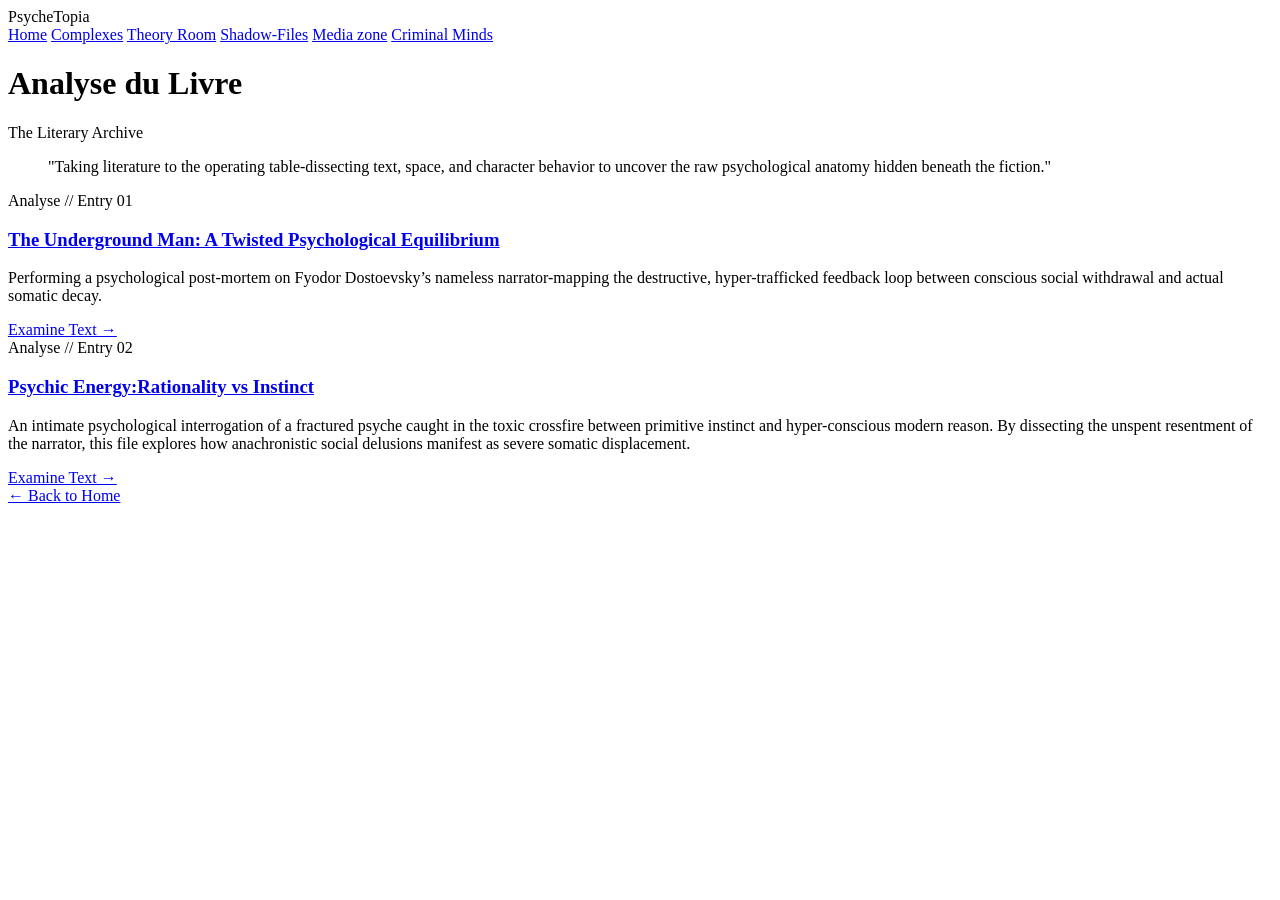
==== analyse-du-livre.html @ a4344b44 "Create analyse-du-livre.html Added the html for the subsection Analyse du livre" ====
<!DOCTYPE html>
<html lang="en">
<head>
  <meta charset="UTF-8" />
  <meta name="viewport" content="width=device-width, initial-scale=1.0"/>
  <title>Analyse du Livre | PsycheTopia Archive</title>

  <!-- Google Fonts -->
  <link rel="preconnect" href="https://fonts.googleapis.com">
  <link href="https://fonts.googleapis.com/css2?family=Playfair+Display:ital,wght@0,400;0,700;1,400&family=Inter:wght@300;400;500&family=Courier+Prime&family=Special+Elite&display=swap" rel="stylesheet">

  <link rel="stylesheet" href="analyse-style.css" />
</head>
<body>

  <!-- NAVIGATION -->
  <header>
    <nav>
      <div class="logo">PsycheTopia</div>
      <div class="nav-links">
        <a href="index.html">Home</a>
        <a href="complejos.html">Complexes</a>
        <a href="Teoria.html">Theory Room</a>
        <a href="shadow-files.html">Shadow-Files</a>
        <a href="media.html">Media zone</a>
        <a href="crimen.html">Criminal Minds</a>
      </div>
    </nav>
  </header>

  <!-- LITERARY HEADER ARCHIVE -->
  <header class="archive-header">
    <div class="archive-header-text">
      <h1 class="archive-title">Analyse du Livre</h1>
      <span class="archive-subtitle">The Literary Archive</span>
      <blockquote class="archive-quote">
        "Taking literature to the operating table-dissecting text, space, and character behavior to uncover the raw psychological anatomy hidden beneath the fiction."
      </blockquote>
    </div>
  </header>

  <!-- MAIN LINEAR MATRIX -->
  <div class="content">
    
    <section class="book-index">

      <!-- ENTRY 01: UNDERGROUND MAN - THE EQUILIBRIUM -->
      <article class="book-row">
        <div class="book-meta">
          <span class="book-tag">Analyse // Entry 01</span>
          <h3 class="book-title"><a href="notes-underground-equilibrium.html">The Underground Man: A Twisted Psychological Equilibrium</a></h3>
        </div>
        <div class="book-excerpt">
          <p>Performing a psychological post-mortem on Fyodor Dostoevsky’s nameless narrator-mapping the destructive, hyper-trafficked feedback loop between conscious social withdrawal and actual somatic decay.</p>
          <a href="notes-underground-equilibrium.html" class="line-read-more">Examine Text →</a>
        </div>
      </article>

      <!-- ENTRY 02: UNDERGROUND MAN - PSYCHIC ENERGY -->
      <article class="book-row">
        <div class="book-meta">
          <span class="book-tag">Analyse // Entry 02</span>
          <h3 class="book-title"><a href="notes-underground-energy.html">Psychic Energy:Rationality vs Instinct</a></h3>
        </div>
        <div class="book-excerpt">
          <p>
            An intimate psychological interrogation of a fractured psyche caught in the toxic crossfire between primitive instinct and hyper-conscious modern reason. By dissecting the unspent resentment of the narrator, this file explores how anachronistic social delusions manifest as severe somatic displacement.
          </p>
          <a href="notes-underground-energy.html" class="line-read-more">Examine Text →</a>
        </div>
      </article>

    </section>

    <a href="index.html" class="back-btn">← Back to Home</a>
  </div>

</body>
</html>
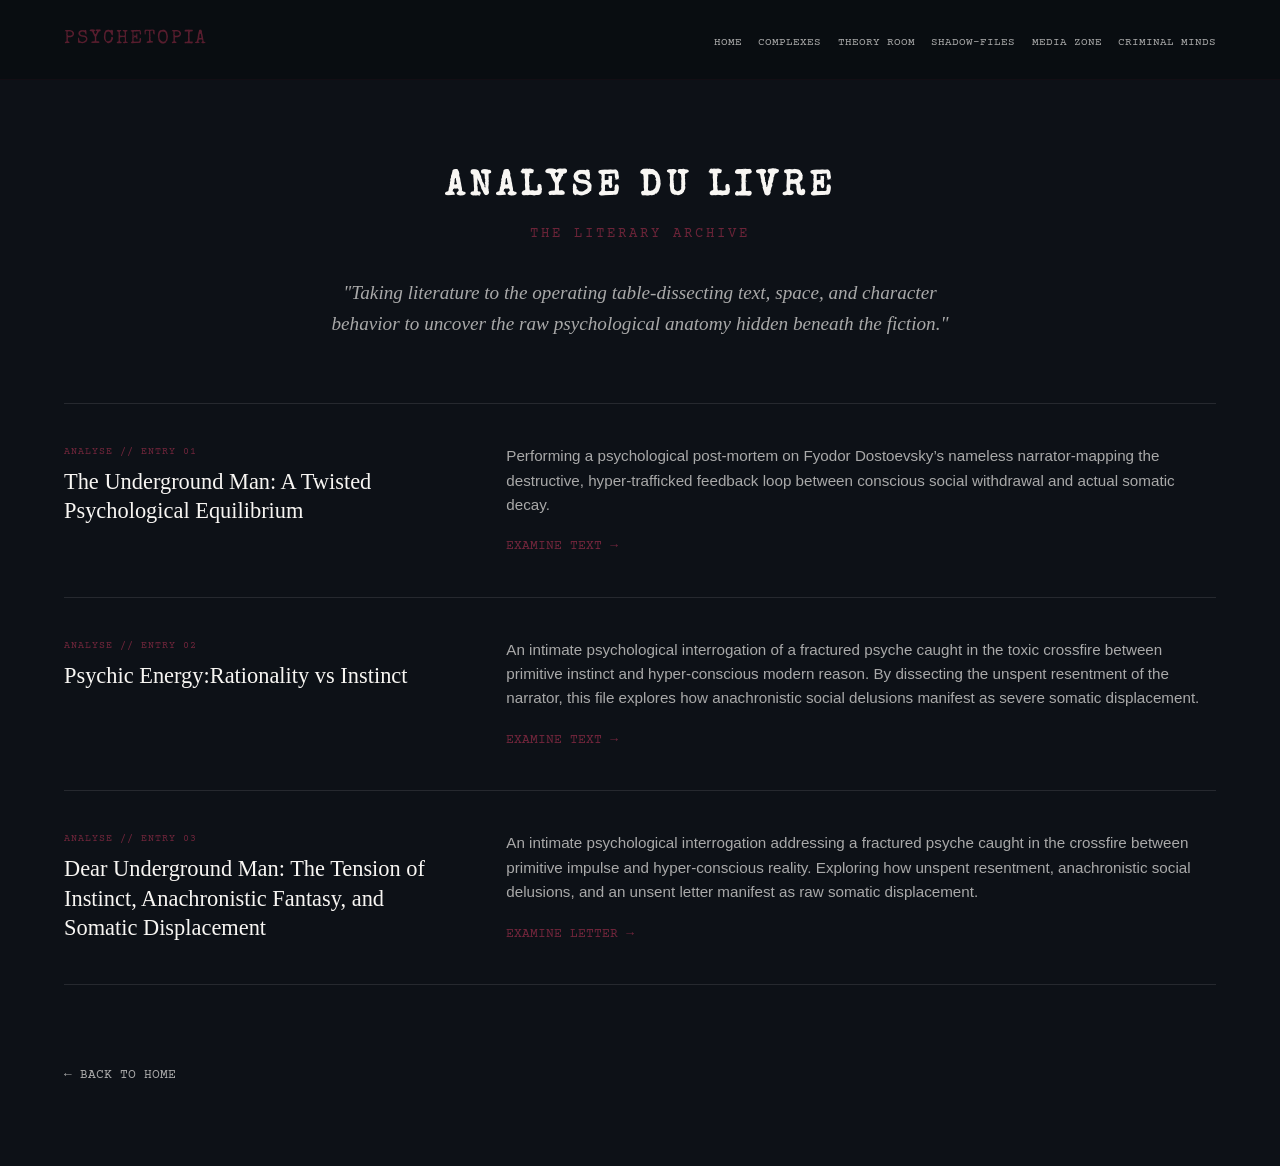
==== commit 39a97cd0: "Update analyse-du-livre.html Added the open letter preview block" ====
--- a/analyse-du-livre.html
+++ b/analyse-du-livre.html
@@ -70,6 +70,18 @@
         </div>
       </article>
 
+<!-- ENTRY 03: UNDERGROUND MAN - OPEN LETTER -->
+      <article class="book-row">
+        <div class="book-meta">
+          <span class="book-tag">Analyse // Entry 03</span>
+          <h3 class="book-title"><a href="notes-underground.html">Dear Underground Man: The Tension of Instinct, Anachronistic Fantasy, and Somatic Displacement</a></h3>
+        </div>
+        <div class="book-excerpt">
+          <p>An intimate psychological interrogation addressing a fractured psyche caught in the crossfire between primitive impulse and hyper-conscious reality. Exploring how unspent resentment, anachronistic social delusions, and an unsent letter manifest as raw somatic displacement.</p>
+          <a href="notes-underground.html" class="line-read-more">Examine Letter →</a>
+        </div>
+      </article>
+      
     </section>
 
     <a href="index.html" class="back-btn">← Back to Home</a>
--- a/analyse-style.css
+++ b/analyse-style.css
@@ -0,0 +1,207 @@
+/* --- GLOBAL VARIABLES --- */
+:root {
+  --ink-midnight: #0D1117;   
+  --vintage-wine: #3F1521;   
+  --off-white: #F8F6F3;      
+  --soft-gray: #A9A9A9;      
+}
+
+/* --- RESET & FOUNDATION --- */
+body {
+  margin: 0;
+  padding: 0;
+  background-color: var(--ink-midnight);
+  color: var(--off-white);
+  font-family: 'Inter', sans-serif;
+  line-height: 1.6;
+}
+
+/* KILLS DEFAULT LINK COLORING */
+a {
+  color: inherit;
+  text-decoration: none;
+}
+
+/* --- NAVIGATION --- */
+nav {
+  display: flex;
+  justify-content: space-between;
+  align-items: center;
+  padding: 1.5rem 5%;
+  background-color: #090D11; 
+  border-bottom: 1px solid rgba(63, 21, 33, 0.2); 
+}
+
+.logo {
+  font-family: 'Special Elite', monospace;
+  font-size: 1.2rem;
+  letter-spacing: 2px;
+  color: var(--vintage-wine);
+  text-transform: uppercase;
+  filter: brightness(1.4);
+}
+
+.nav-links a {
+  color: var(--soft-gray);
+  margin-left: 12px;
+  font-size: 0.7rem;
+  font-family: 'Courier Prime', monospace;
+  text-transform: uppercase;
+  transition: color 0.2s ease;
+}
+
+.nav-links a:hover {
+  color: var(--off-white);
+}
+
+/* --- INTRODUCTORY ARCHIVE HEADER --- */
+.archive-header {
+  max-width: 800px;
+  margin: 0 auto;
+  padding: 5rem 5% 2rem;
+  text-align: center;
+}
+
+.archive-title {
+  font-family: 'Special Elite', monospace;
+  font-size: 2.2rem;
+  letter-spacing: 5px;
+  text-transform: uppercase;
+  margin: 0 0 0.5rem 0;
+}
+
+.archive-subtitle {
+  font-family: 'Courier Prime', monospace;
+  font-size: 0.85rem;
+  text-transform: uppercase;
+  color: var(--vintage-wine);
+  filter: brightness(1.7);
+  letter-spacing: 3px;
+  display: block;
+  margin-bottom: 2rem;
+}
+
+.archive-quote {
+  font-family: 'Playfair Display', serif;
+  font-style: italic;
+  color: var(--soft-gray);
+  font-size: 1.2rem;
+  line-height: 1.6;
+  max-width: 650px;
+  margin: 0 auto;
+}
+
+/* --- LINEAR LINES GRID INDEX --- */
+.content {
+  max-width: 1200px;
+  margin: 0 auto;
+  padding: 2rem 5% 5rem;
+}
+
+.book-index {
+  border-top: 1px solid rgba(255, 255, 255, 0.1);
+  margin-bottom: 4rem;
+}
+
+.book-row {
+  display: flex;
+  align-items: flex-start;
+  justify-content: space-between;
+  gap: 3rem;
+  padding: 2.5rem 0;
+  border-bottom: 1px solid rgba(255, 255, 255, 0.1);
+  transition: border-color 0.3s ease;
+}
+
+.book-row:hover {
+  border-bottom-color: rgba(255, 255, 255, 0.3);
+}
+
+.book-meta {
+  flex: 1;
+  min-width: 280px;
+}
+
+.book-tag {
+  font-family: 'Courier Prime', monospace;
+  font-size: 0.65rem;
+  text-transform: uppercase;
+  color: var(--vintage-wine);
+  filter: brightness(1.8);
+  display: block;
+  margin-bottom: 0.4rem;
+  letter-spacing: 1px;
+}
+
+.book-title {
+  font-family: 'Playfair Display', serif;
+  font-size: 1.4rem;
+  margin: 0;
+  font-weight: 400;
+  line-height: 1.3;
+  color: var(--off-white);
+}
+
+.book-title a:hover {
+  text-decoration: underline;
+  text-underline-offset: 4px;
+}
+
+.book-excerpt {
+  flex: 1.8;
+  display: flex;
+  flex-direction: column;
+  gap: 1rem;
+}
+
+.book-excerpt p {
+  color: var(--soft-gray);
+  font-family: 'Inter', sans-serif;
+  font-size: 0.95rem;
+  margin: 0;
+  line-height: 1.6;
+}
+
+.line-read-more {
+  font-family: 'Courier Prime', monospace;
+  font-size: 0.8rem;
+  text-transform: uppercase;
+  color: var(--vintage-wine) !important;
+  filter: brightness(1.8); 
+  white-space: nowrap;
+  align-self: flex-start;
+  transition: transform 0.2s ease;
+  margin-top: 0.2rem;
+}
+
+.book-row:hover .line-read-more {
+  transform: translateX(5px);
+}
+
+/* --- BACK BUTTON --- */
+.back-btn {
+  font-family: 'Courier Prime', monospace;
+  font-size: 0.8rem;
+  text-transform: uppercase;
+  color: var(--soft-gray);
+  display: inline-block;
+  margin-top: 1rem;
+  transition: color 0.2s ease;
+}
+
+.back-btn:hover {
+  color: var(--off-white);
+}
+
+/* --- RESPONSIVE ADJUSTMENTS --- */
+@media (max-width: 850px) {
+  .book-row {
+    flex-direction: column;
+    gap: 1rem;
+    padding: 1.8rem 0;
+  }
+  .book-meta, .book-excerpt {
+    flex: none;
+    width: 100%;
+  }
+}
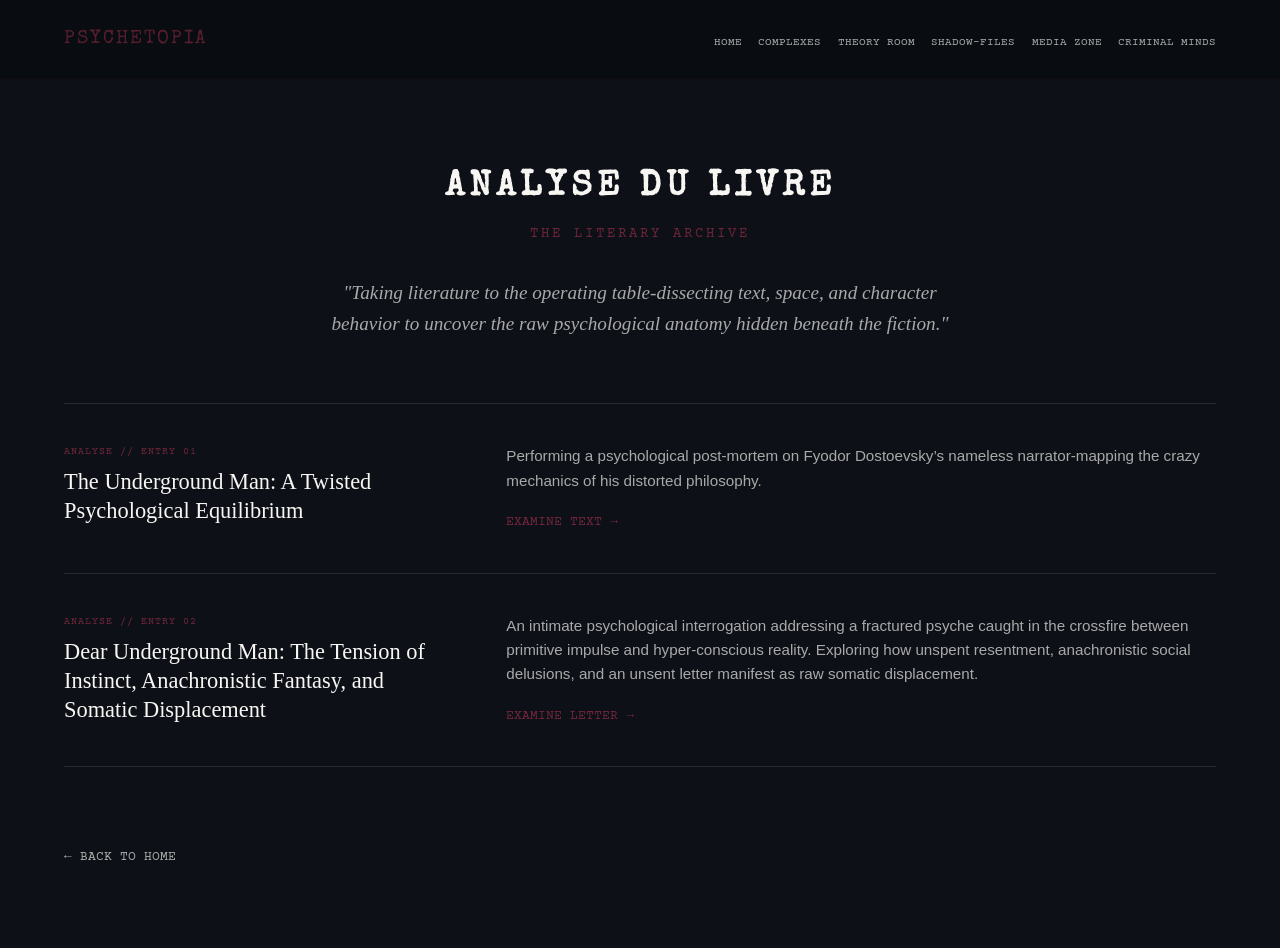
==== commit 43d2c613: "Update analyse-du-livre.html Updated the article previews" ====
--- a/analyse-du-livre.html
+++ b/analyse-du-livre.html
@@ -51,29 +51,16 @@
           <h3 class="book-title"><a href="notes-underground-equilibrium.html">The Underground Man: A Twisted Psychological Equilibrium</a></h3>
         </div>
         <div class="book-excerpt">
-          <p>Performing a psychological post-mortem on Fyodor Dostoevsky’s nameless narrator-mapping the destructive, hyper-trafficked feedback loop between conscious social withdrawal and actual somatic decay.</p>
+          <p>Performing a psychological post-mortem on Fyodor Dostoevsky’s nameless narrator-mapping the crazy mechanics of his distorted philosophy.</p>
           <a href="notes-underground-equilibrium.html" class="line-read-more">Examine Text →</a>
         </div>
       </article>
 
-      <!-- ENTRY 02: UNDERGROUND MAN - PSYCHIC ENERGY -->
+
+<!-- ENTRY 02: UNDERGROUND MAN - OPEN LETTER -->
       <article class="book-row">
         <div class="book-meta">
           <span class="book-tag">Analyse // Entry 02</span>
-          <h3 class="book-title"><a href="notes-underground-energy.html">Psychic Energy:Rationality vs Instinct</a></h3>
-        </div>
-        <div class="book-excerpt">
-          <p>
-            An intimate psychological interrogation of a fractured psyche caught in the toxic crossfire between primitive instinct and hyper-conscious modern reason. By dissecting the unspent resentment of the narrator, this file explores how anachronistic social delusions manifest as severe somatic displacement.
-          </p>
-          <a href="notes-underground-energy.html" class="line-read-more">Examine Text →</a>
-        </div>
-      </article>
-
-<!-- ENTRY 03: UNDERGROUND MAN - OPEN LETTER -->
-      <article class="book-row">
-        <div class="book-meta">
-          <span class="book-tag">Analyse // Entry 03</span>
           <h3 class="book-title"><a href="notes-underground.html">Dear Underground Man: The Tension of Instinct, Anachronistic Fantasy, and Somatic Displacement</a></h3>
         </div>
         <div class="book-excerpt">
--- a/analyse-style.css
+++ b/analyse-style.css
@@ -205,3 +205,39 @@
     width: 100%;
   }
 }
+
+/* --- FIXED NAVIGATION FOR MOBILE --- */
+@media (max-width: 768px) {
+    nav { 
+        display: flex;
+        flex-direction: column; /* Stacks logo on top, menu below */
+        align-items: center;
+        text-align: center;
+        padding: 1.5rem 0;
+        gap: 1rem; /* Creates clean space between logo and links */
+    }
+
+    .logo {
+        margin-bottom: 0.5rem;
+        display: inline-block;
+    }
+
+    .nav-links {
+        display: flex;
+        flex-direction: row;
+        flex-wrap: wrap; /* Allows extra items to drop to a clean second line */
+        justify-content: center;
+        gap: 16px; /* Bumps up horizontal spacing between text links */
+        row-gap: 12px; /* Adds consistent vertical gaps if links wrap */
+        max-width: 90%; /* Prevents text from hugging edge of screens */
+        margin: 0 auto;
+        padding: 0;
+    }
+
+    .nav-links a {
+        margin-left: 0 !important; /* Clears desktop left-margin behavior */
+        font-size: 0.75rem; /* Makes text highly legible on mobile */
+        letter-spacing: 1px;
+        white-space: nowrap; /* Prevents single menu names from splitting */
+    }
+}
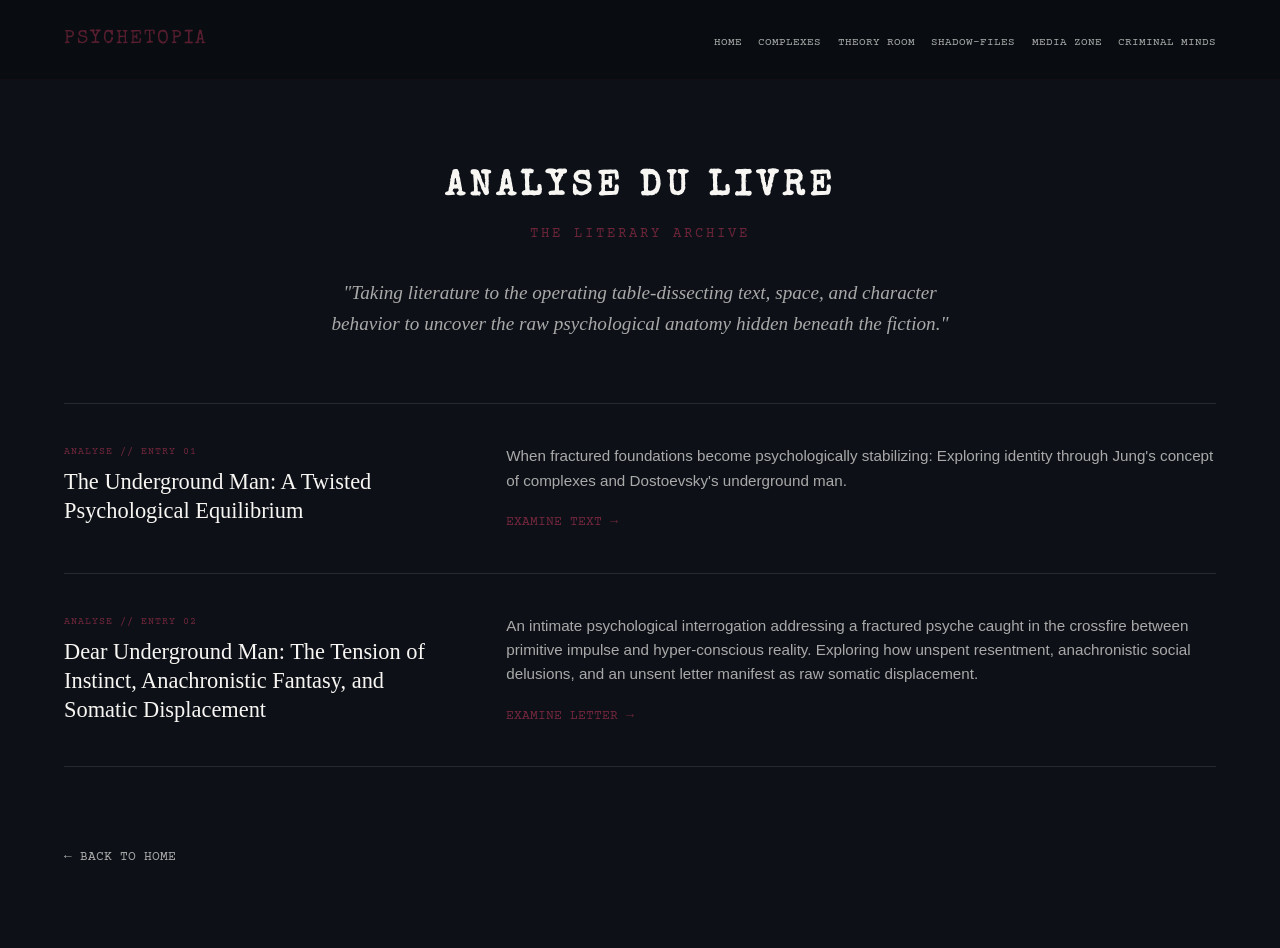
==== commit 6765d1ca: "Update analyse-du-livre.html Updated the preview paragraph" ====
--- a/analyse-du-livre.html
+++ b/analyse-du-livre.html
@@ -51,7 +51,7 @@
           <h3 class="book-title"><a href="notes-underground-equilibrium.html">The Underground Man: A Twisted Psychological Equilibrium</a></h3>
         </div>
         <div class="book-excerpt">
-          <p>Performing a psychological post-mortem on Fyodor Dostoevsky’s nameless narrator-mapping the crazy mechanics of his distorted philosophy.</p>
+          <p>When fractured foundations become psychologically stabilizing: Exploring identity through Jung's concept of complexes and Dostoevsky's underground man.</p>
           <a href="notes-underground-equilibrium.html" class="line-read-more">Examine Text →</a>
         </div>
       </article>
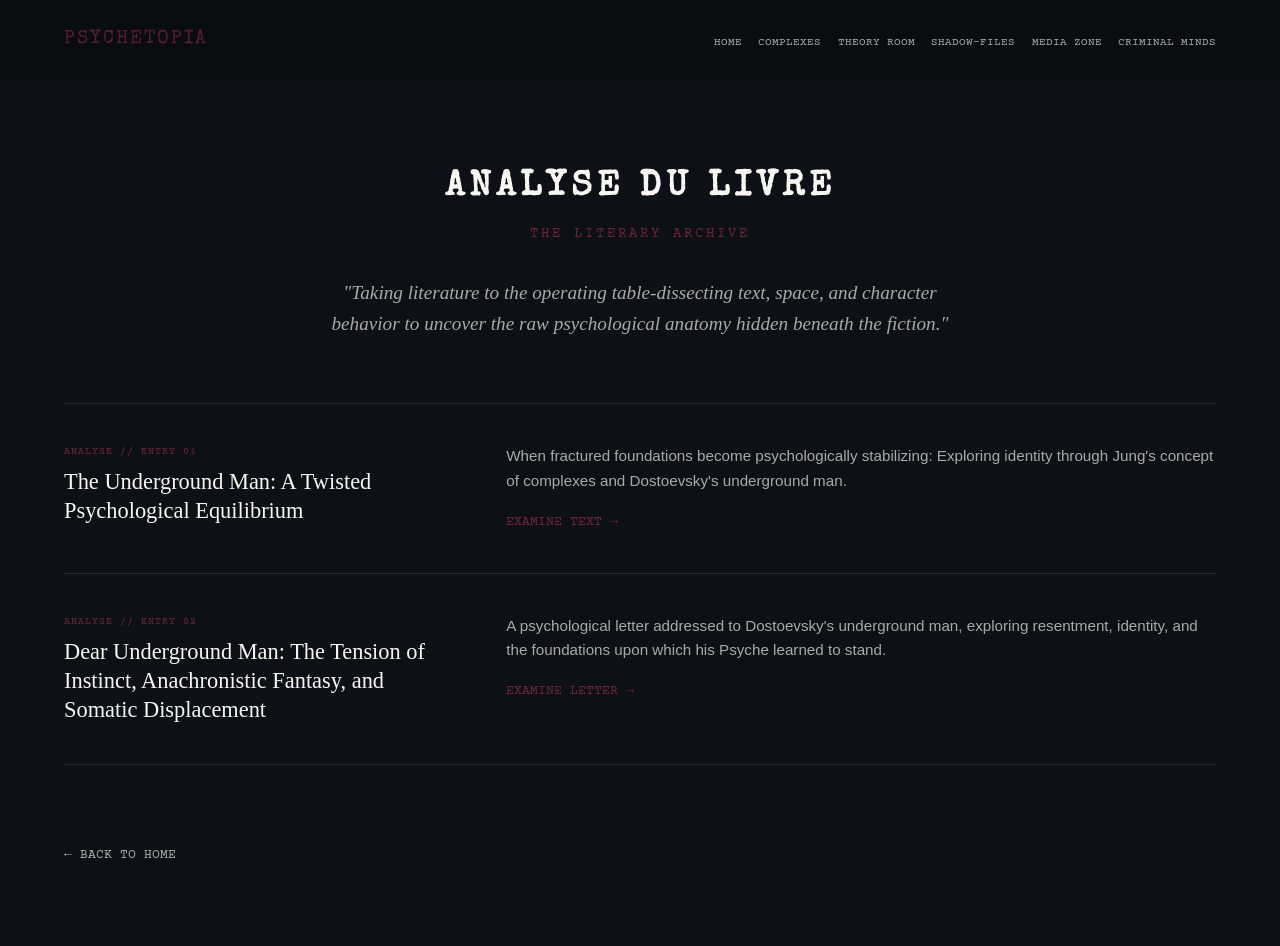
==== commit 94ba1163: "Update analyse-du-livre.html" ====
--- a/analyse-du-livre.html
+++ b/analyse-du-livre.html
@@ -64,7 +64,7 @@
           <h3 class="book-title"><a href="notes-underground.html">Dear Underground Man: The Tension of Instinct, Anachronistic Fantasy, and Somatic Displacement</a></h3>
         </div>
         <div class="book-excerpt">
-          <p>An intimate psychological interrogation addressing a fractured psyche caught in the crossfire between primitive impulse and hyper-conscious reality. Exploring how unspent resentment, anachronistic social delusions, and an unsent letter manifest as raw somatic displacement.</p>
+          <p>A psychological letter addressed to Dostoevsky's underground man, exploring resentment, identity, and the foundations upon which his Psyche learned to stand.</p>
           <a href="notes-underground.html" class="line-read-more">Examine Letter →</a>
         </div>
       </article>
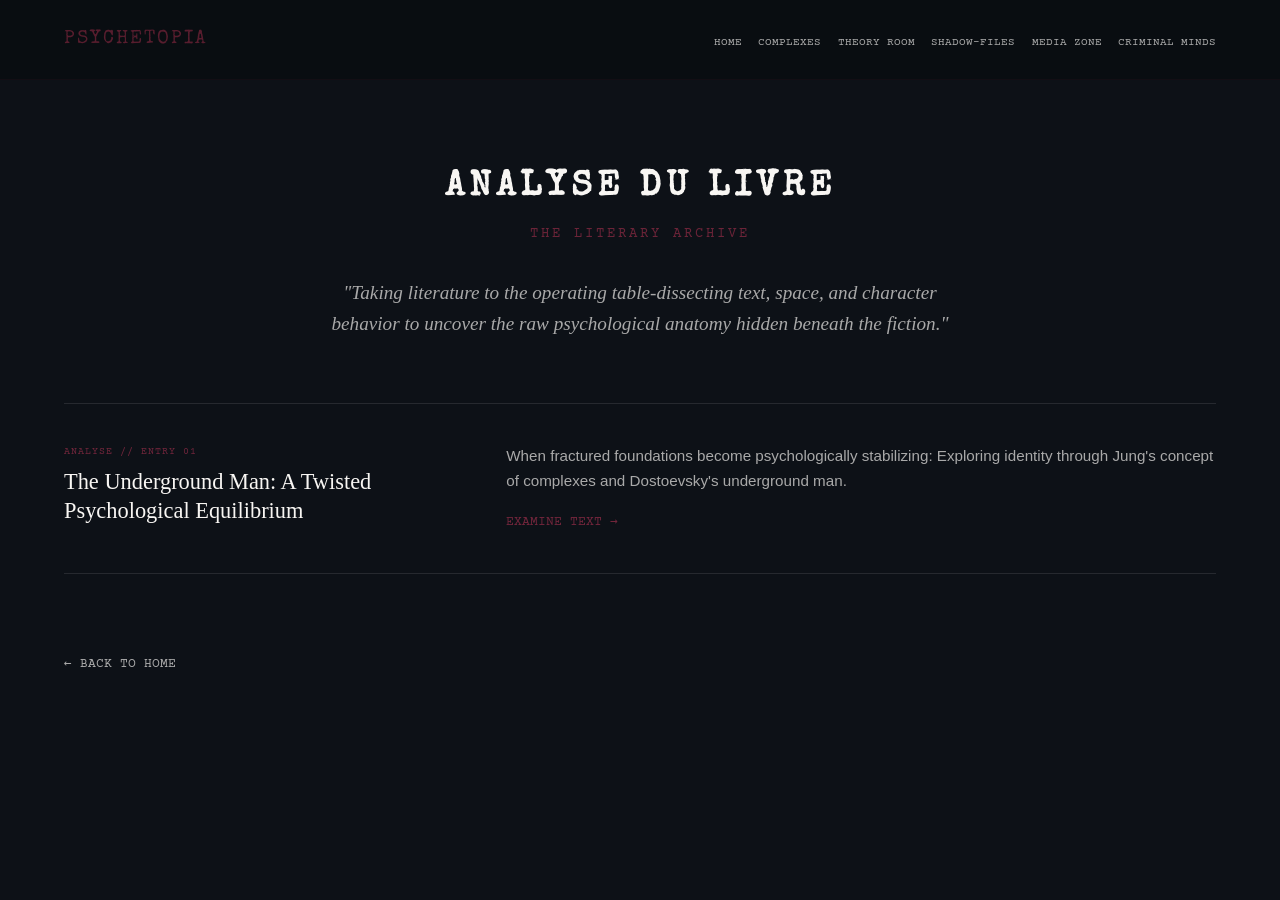
==== commit 47398c03: "Update analyse-du-livre.html Deleted the underground man letter block" ====
--- a/analyse-du-livre.html
+++ b/analyse-du-livre.html
@@ -48,26 +48,14 @@
       <article class="book-row">
         <div class="book-meta">
           <span class="book-tag">Analyse // Entry 01</span>
-          <h3 class="book-title"><a href="notes-underground-equilibrium.html">The Underground Man: A Twisted Psychological Equilibrium</a></h3>
+          <h3 class="book-title"><a href="notes-equilibrium.html">The Underground Man: A Twisted Psychological Equilibrium</a></h3>
         </div>
         <div class="book-excerpt">
           <p>When fractured foundations become psychologically stabilizing: Exploring identity through Jung's concept of complexes and Dostoevsky's underground man.</p>
-          <a href="notes-underground-equilibrium.html" class="line-read-more">Examine Text →</a>
+          <a href="notes-equilibrium.html" class="line-read-more">Examine Text →</a>
         </div>
       </article>
 
-
-<!-- ENTRY 02: UNDERGROUND MAN - OPEN LETTER -->
-      <article class="book-row">
-        <div class="book-meta">
-          <span class="book-tag">Analyse // Entry 02</span>
-          <h3 class="book-title"><a href="notes-underground.html">Dear Underground Man: The Tension of Instinct, Anachronistic Fantasy, and Somatic Displacement</a></h3>
-        </div>
-        <div class="book-excerpt">
-          <p>A psychological letter addressed to Dostoevsky's underground man, exploring resentment, identity, and the foundations upon which his Psyche learned to stand.</p>
-          <a href="notes-underground.html" class="line-read-more">Examine Letter →</a>
-        </div>
-      </article>
       
     </section>
 
